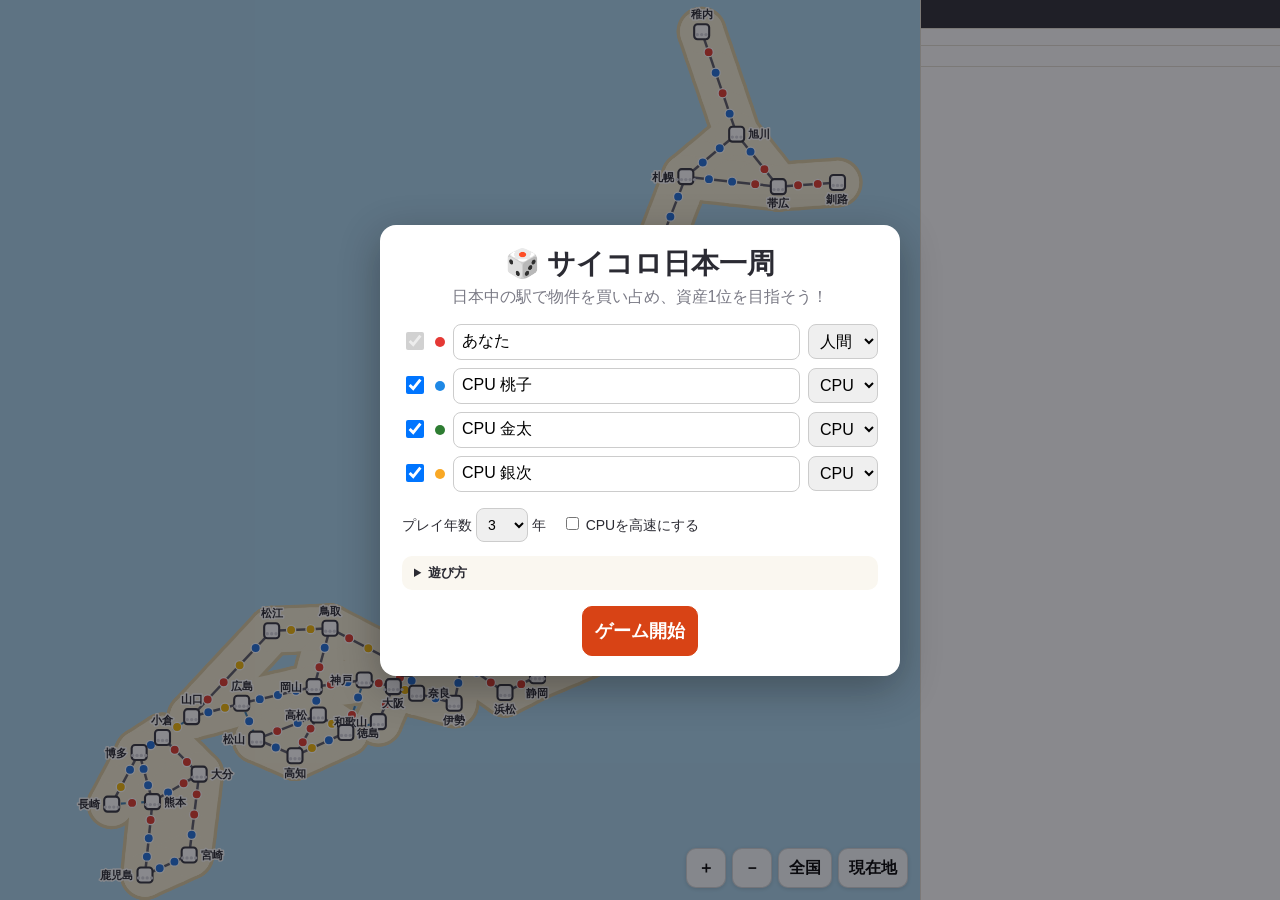
==== index.html @ 806f56b8 "サイコロで日本全国を巡る物件すごろくゲームを追加 50の有名駅と路線網を持つ日本地図上で、サイコロを振って移動し、 駅の物件を買って決算収益で資産1位を目指すブラウザゲーム。 目的地ボーナス、独占、プ" ====
<!doctype html>
<html lang="ja">
<head>
<meta charset="utf-8">
<meta name="viewport" content="width=device-width, initial-scale=1">
<title>サイコロ日本一周</title>
<link rel="stylesheet" href="style.css">
</head>
<body>
<div id="app">
  <main id="map-wrap">
    <svg id="map" xmlns="http://www.w3.org/2000/svg" preserveAspectRatio="xMidYMid meet"></svg>
    <div id="map-ctrl">
      <button data-z="in" title="拡大">＋</button>
      <button data-z="out" title="縮小">－</button>
      <button data-z="all" title="全国を表示">全国</button>
      <button data-z="me" title="手番プレイヤーと目的地">現在地</button>
    </div>
    <div id="toast"></div>
    <div id="dice-overlay"></div>
  </main>
  <aside id="side">
    <header id="status">
      <div id="date"></div>
      <div id="dest"></div>
    </header>
    <section id="players"></section>
    <section id="actions"></section>
    <section id="log"></section>
  </aside>
</div>
<div id="modal" class="hidden"><div class="modal-box"></div></div>
<script src="js/data.js"></script>
<script src="js/game.js"></script>
</body>
</html>
---- style.css ----
:root {
  --bg: #f4f1ea;
  --panel: #ffffff;
  --ink: #2b2b33;
  --muted: #7a7a85;
  --line: #e3ded3;
  --accent: #d84315;
  --sea: #a9d4ec;
  --land: #f3ecd2;
  --coast: #d9caa0;
  --plus: #1e6fd9;
  --minus: #e0392b;
  --card: #f2b705;
}
* { box-sizing: border-box; }
html, body { margin: 0; height: 100%; }
body {
  font-family: "Hiragino Kaku Gothic ProN", "Hiragino Sans", "Noto Sans JP", Meiryo, sans-serif;
  background: var(--bg);
  color: var(--ink);
  overflow: hidden;
}
button { font: inherit; }

#app { display: flex; height: 100vh; height: 100dvh; }
#map-wrap { position: relative; flex: 1; min-width: 0; background: var(--sea); }
#map { width: 100%; height: 100%; display: block; touch-action: none; cursor: grab; user-select: none; }
#map:active { cursor: grabbing; }
#side {
  width: 360px; flex-shrink: 0; display: flex; flex-direction: column;
  background: var(--panel); border-left: 1px solid var(--line); min-height: 0;
}

/* ---- map ---- */
.sea { fill: var(--sea); }
.coast { stroke: var(--coast); stroke-width: 60; stroke-linecap: round; fill: var(--coast); }
.land { stroke: var(--land); stroke-width: 52; stroke-linecap: round; fill: var(--land); }
circle.coast, circle.land { stroke: none; }
.route { stroke: #5b5b66; stroke-width: 3; }
.sea-route { stroke: #3f7fae; stroke-dasharray: 6 5; stroke-width: 2.5; }
.sq { stroke: #fff; stroke-width: 1.5; }
.sq-plus { fill: var(--plus); }
.sq-minus { fill: var(--minus); }
.sq-card { fill: var(--card); }
.station { cursor: pointer; }
.st-box { fill: #fff; stroke: #33333d; stroke-width: 2.5; }
.st-box.mono { stroke: #222; }
.station:hover .st-box { stroke: var(--accent); }
.st-label {
  font-size: 13px; font-weight: 700; fill: #26262e;
  paint-order: stroke; stroke: rgba(255,255,255,.9); stroke-width: 3.5px; stroke-linejoin: round;
  pointer-events: none;
}
.pip { fill: #d5d5dc; }
.pip.owned { stroke: #fff; stroke-width: .8; }
.dest-ring { fill: none; stroke: var(--accent); stroke-width: 3; animation: pulse 1.4s ease-in-out infinite; transform-box: fill-box; transform-origin: center; }
.flag-pole { stroke: #444; stroke-width: 2; }
.flag-cloth { fill: var(--accent); stroke: #fff; stroke-width: 1; }
.dest-flag { pointer-events: none; }
@keyframes pulse { 0%,100% { transform: scale(1); opacity: 1; } 50% { transform: scale(1.35); opacity: .45; } }
.token { transition: transform .18s ease-out; pointer-events: none; }
.token-body { stroke: #fff; stroke-width: 2.5; filter: drop-shadow(0 1px 2px rgba(0,0,0,.45)); }
.token.active .token-body { stroke: #111; stroke-width: 3; }
.token-text { fill: #fff; font-size: 11px; font-weight: 800; }
.cand { fill: rgba(255,255,255,.35); stroke: #ff6f00; stroke-width: 3.5; cursor: pointer; animation: blink 1s ease-in-out infinite; }
.cand:hover { fill: rgba(255,111,0,.4); }
.cand-dest { stroke: #c62828; stroke-width: 4.5; }
@keyframes blink { 50% { stroke-opacity: .35; } }
.path-preview { fill: none; stroke-width: 6; stroke-linecap: round; stroke-linejoin: round; opacity: .7; pointer-events: none; }

#map-ctrl { position: absolute; right: 12px; bottom: 12px; display: flex; gap: 6px; }
#map-ctrl button {
  min-width: 40px; height: 40px; padding: 0 10px; border-radius: 10px; border: 1px solid rgba(0,0,0,.15);
  background: rgba(255,255,255,.92); font-weight: 700; cursor: pointer; box-shadow: 0 1px 4px rgba(0,0,0,.15);
}
#map-ctrl button:hover { background: #fff; }

#toast {
  position: absolute; top: 14px; left: 50%; transform: translate(-50%, -20px); opacity: 0;
  background: rgba(30,30,38,.92); color: #fff; padding: 10px 18px; border-radius: 12px;
  font-size: 15px; text-align: center; pointer-events: none; transition: all .25s; max-width: 90%;
  box-shadow: 0 4px 16px rgba(0,0,0,.25);
}
#toast.show { opacity: 1; transform: translate(-50%, 0); }
#toast.plus { background: rgba(21,90,190,.95); }
#toast.minus { background: rgba(200,40,30,.95); }
#toast.card { background: rgba(190,140,0,.96); }
#toast.gold { background: linear-gradient(135deg, #b8860b, #e0a800); }

#dice-overlay {
  position: absolute; inset: 0; display: none; flex-direction: column; align-items: center; justify-content: center;
  background: rgba(0,0,0,.25); pointer-events: none; gap: 14px;
}
#dice-overlay.show { display: flex; }
.dice-row { display: flex; gap: 14px; }
.die {
  width: 72px; height: 72px; background: #fff; border-radius: 14px; display: grid;
  grid-template-columns: repeat(3, 1fr); grid-template-rows: repeat(3, 1fr); padding: 10px; gap: 2px;
  box-shadow: 0 6px 18px rgba(0,0,0,.3), inset 0 -4px 0 #ddd;
}
.die i { border-radius: 50%; }
.die i.on { background: #222; margin: 3px; }
.dice-sum {
  font-size: 44px; font-weight: 900; color: #fff; text-shadow: 0 2px 8px rgba(0,0,0,.5);
  background: var(--accent); border-radius: 50%; width: 76px; height: 76px; display: flex; align-items: center; justify-content: center;
}

/* ---- side panel ---- */
#status { padding: 12px 14px; border-bottom: 1px solid var(--line); background: #2b2b33; color: #fff; }
#date b { font-size: 18px; }
#date span { color: #bbb; font-size: 12px; margin-left: 6px; }
#dest { margin-top: 4px; font-size: 14px; }
#dest b { color: #ffb74d; font-size: 16px; }
#dest span { display: block; color: #ccc; font-size: 12px; }

#players { padding: 8px; display: grid; grid-template-columns: 1fr 1fr; gap: 6px; border-bottom: 1px solid var(--line); }
.pl { border: 2px solid var(--line); border-radius: 10px; padding: 6px 8px; font-size: 12px; background: #fff; }
.pl.active { border-color: var(--c); box-shadow: 0 0 0 2px color-mix(in srgb, var(--c) 25%, transparent); }
.pl-head { display: flex; align-items: center; gap: 5px; margin-bottom: 2px; }
.pl-name { font-weight: 700; font-size: 13px; overflow: hidden; text-overflow: ellipsis; white-space: nowrap; }
.dot { width: 10px; height: 10px; border-radius: 50%; background: var(--c); flex-shrink: 0; }
.tag { font-size: 9px; background: #eee; color: #666; border-radius: 4px; padding: 0 4px; }
.rank { margin-left: auto; font-weight: 800; color: var(--c); }
.pl-row { display: flex; justify-content: space-between; gap: 4px; }
.pl-row b { font-variant-numeric: tabular-nums; }
.pl-row.sub { color: var(--muted); font-size: 11px; }
.neg { color: var(--minus); }

#actions { padding: 10px 12px; border-bottom: 1px solid var(--line); display: flex; flex-direction: column; gap: 8px; }
.prompt { font-weight: 700; border-left: 5px solid var(--c, #888); padding-left: 8px; }
.btn {
  border: 1px solid #ccc; background: #fff; border-radius: 10px; padding: 8px 12px; cursor: pointer;
  font-weight: 700; color: var(--ink);
}
.btn:hover:not(:disabled) { background: #f5f5f5; }
.btn:disabled { opacity: .4; cursor: not-allowed; }
.btn.primary { background: var(--accent); border-color: var(--accent); color: #fff; }
.btn.primary:hover:not(:disabled) { background: #bf360c; }
.btn.big { font-size: 18px; padding: 12px; }
.btn.small { padding: 4px 10px; font-size: 12px; }
.btn.ghost { background: transparent; border-style: dashed; font-weight: 500; }
.cards { display: flex; flex-wrap: wrap; gap: 6px; }
.btn.card { display: flex; flex-direction: column; align-items: flex-start; background: #fff8e1; border-color: var(--card); font-size: 13px; }
.btn.card small { font-weight: 500; color: var(--muted); }
.cand-list { display: flex; flex-direction: column; gap: 4px; max-height: 240px; overflow: auto; }
.cand-btn { display: flex; justify-content: space-between; align-items: center; text-align: left; border-left-width: 6px; }
.cand-btn small { color: var(--muted); font-weight: 500; }
.cand-btn.t-plus { border-left-color: var(--plus); }
.cand-btn.t-minus { border-left-color: var(--minus); }
.cand-btn.t-card { border-left-color: var(--card); }
.cand-btn.t-station { border-left-color: #333; }

#log { flex: 1; overflow: auto; padding: 8px 12px; font-size: 12px; min-height: 60px; }
.log-item { border-left: 3px solid #ccc; padding: 2px 0 2px 8px; margin-bottom: 4px; color: #444; }

/* ---- modal ---- */
#modal {
  position: fixed; inset: 0; background: rgba(20,20,28,.5); display: flex; align-items: center; justify-content: center;
  z-index: 10; padding: 16px;
}
#modal.hidden { display: none; }
.modal-box {
  background: #fff; border-radius: 16px; padding: 20px 22px; width: 100%; max-width: 520px; max-height: 100%;
  overflow: auto; box-shadow: 0 12px 40px rgba(0,0,0,.3); animation: pop .2s ease-out;
}
@keyframes pop { from { transform: scale(.94); opacity: 0; } }
.modal-box h2 { margin: 0 0 10px; font-size: 20px; }
.modal-box h3 { margin: 16px 0 6px; font-size: 15px; }
.modal-actions { display: flex; justify-content: flex-end; gap: 8px; margin-top: 16px; }
.props { width: 100%; border-collapse: collapse; font-size: 14px; }
.props th { text-align: left; font-size: 12px; color: var(--muted); border-bottom: 2px solid var(--line); padding: 4px; }
.props td { border-bottom: 1px solid var(--line); padding: 6px 4px; }
.num { text-align: right; font-variant-numeric: tabular-nums; white-space: nowrap; }
.owner { display: inline-flex; align-items: center; gap: 4px; font-weight: 700; color: var(--c); white-space: nowrap; }
.owner::before { content: ""; width: 10px; height: 10px; border-radius: 50%; background: var(--c); }
.muted { color: var(--muted); }
.small { font-size: 12px; }
.mono-note { font-weight: 700; color: var(--c); }
.big-msg { font-size: 18px; }
.big-money { font-size: 28px; font-weight: 900; color: var(--accent); margin: 8px 0; }
.ranking { padding-left: 24px; margin: 0; }
.ranking li { padding: 4px 0; }
.ranking li { display: list-item; }
.ranking li > * { margin-right: 8px; }
.ranking b { float: right; font-variant-numeric: tabular-nums; }
.ranking.final li { font-size: 17px; padding: 6px 0; border-bottom: 1px solid var(--line); }

.title { margin: 0; font-size: 28px; text-align: center; }
.subtitle { text-align: center; color: var(--muted); margin: 4px 0 16px; }
.setup { display: flex; flex-direction: column; gap: 8px; }
.setup-row { display: flex; align-items: center; gap: 8px; }
.setup-row input[type=text] { flex: 1; min-width: 0; padding: 8px; border: 1px solid #ccc; border-radius: 8px; font: inherit; }
.setup-row select, .setup-opts select { padding: 7px; border-radius: 8px; border: 1px solid #ccc; font: inherit; }
.setup-opts { display: flex; flex-wrap: wrap; gap: 16px; align-items: center; margin-top: 8px; font-size: 14px; }
.chk input { width: 18px; height: 18px; }
.rules { margin-top: 14px; font-size: 13px; background: #faf7f0; border-radius: 10px; padding: 8px 12px; }
.rules summary { cursor: pointer; font-weight: 700; }
.rules ul { padding-left: 18px; margin: 8px 0 0; }
.rules li { margin-bottom: 4px; }
.sq-ic { display: inline-block; width: 10px; height: 10px; border-radius: 50%; margin-right: 3px; vertical-align: middle; }
.sq-ic.plus { background: var(--plus); }
.sq-ic.minus { background: var(--minus); }
.sq-ic.card { background: var(--card); }
.setup-modal .modal-actions { justify-content: center; }

@media (max-width: 800px) {
  #app { flex-direction: column; }
  #map-wrap { flex: none; height: 52vh; height: 52dvh; }
  #side { width: auto; flex: 1; border-left: none; border-top: 1px solid var(--line); overflow: auto; }
  #log { min-height: 120px; flex: none; }
  .die { width: 56px; height: 56px; padding: 8px; }
  .modal-box { padding: 16px; }
  .props { font-size: 13px; }
}
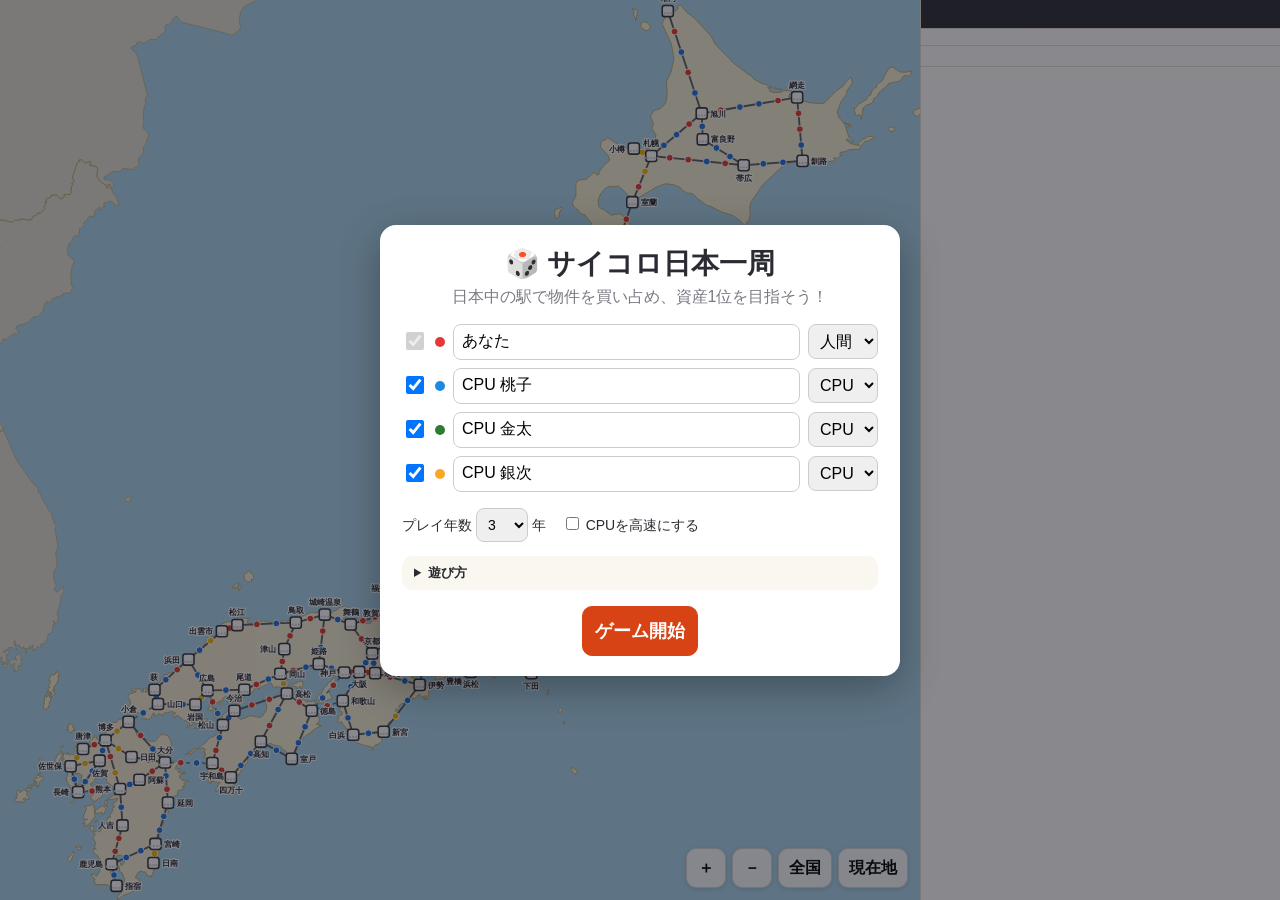
==== commit 22120012: "実際の海岸線で日本地図を描画し、駅を100駅に拡大 - Natural Earth 1:10m の海岸線を投影・簡略化した SVG パスで日本列島を描画 - 駅を実際の緯度経度で配置し、50駅を追加し" ====
--- a/index.html
+++ b/index.html
@@ -30,6 +30,7 @@
   </aside>
 </div>
 <div id="modal" class="hidden"><div class="modal-box"></div></div>
+<script src="js/coast.js"></script>
 <script src="js/data.js"></script>
 <script src="js/game.js"></script>
 </body>
--- a/style.css
+++ b/style.css
@@ -1,4 +1,6 @@
+/* 一つの配色に固定した明るいデザイン */
 :root {
+  color-scheme: light;
   --bg: #f4f1ea;
   --panel: #ffffff;
   --ink: #2b2b33;
@@ -7,7 +9,8 @@
   --accent: #d84315;
   --sea: #a9d4ec;
   --land: #f3ecd2;
-  --coast: #d9caa0;
+  --coast: #b9a774;
+  --foreign: #e2e0d6;
   --plus: #1e6fd9;
   --minus: #e0392b;
   --card: #f2b705;
@@ -22,7 +25,7 @@
 }
 button { font: inherit; }
 
-#app { display: flex; height: 100vh; height: 100dvh; }
+#app { display: flex; height: 100%; }
 #map-wrap { position: relative; flex: 1; min-width: 0; background: var(--sea); }
 #map { width: 100%; height: 100%; display: block; touch-action: none; cursor: grab; user-select: none; }
 #map:active { cursor: grabbing; }
@@ -33,9 +36,8 @@
 
 /* ---- map ---- */
 .sea { fill: var(--sea); }
-.coast { stroke: var(--coast); stroke-width: 60; stroke-linecap: round; fill: var(--coast); }
-.land { stroke: var(--land); stroke-width: 52; stroke-linecap: round; fill: var(--land); }
-circle.coast, circle.land { stroke: none; }
+.land { fill: var(--land); stroke: var(--coast); stroke-width: 1.5; stroke-linejoin: round; }
+.foreign { fill: var(--foreign); stroke: var(--coast); stroke-width: 1; }
 .route { stroke: #5b5b66; stroke-width: 3; }
 .sea-route { stroke: #3f7fae; stroke-dasharray: 6 5; stroke-width: 2.5; }
 .sq { stroke: #fff; stroke-width: 1.5; }
